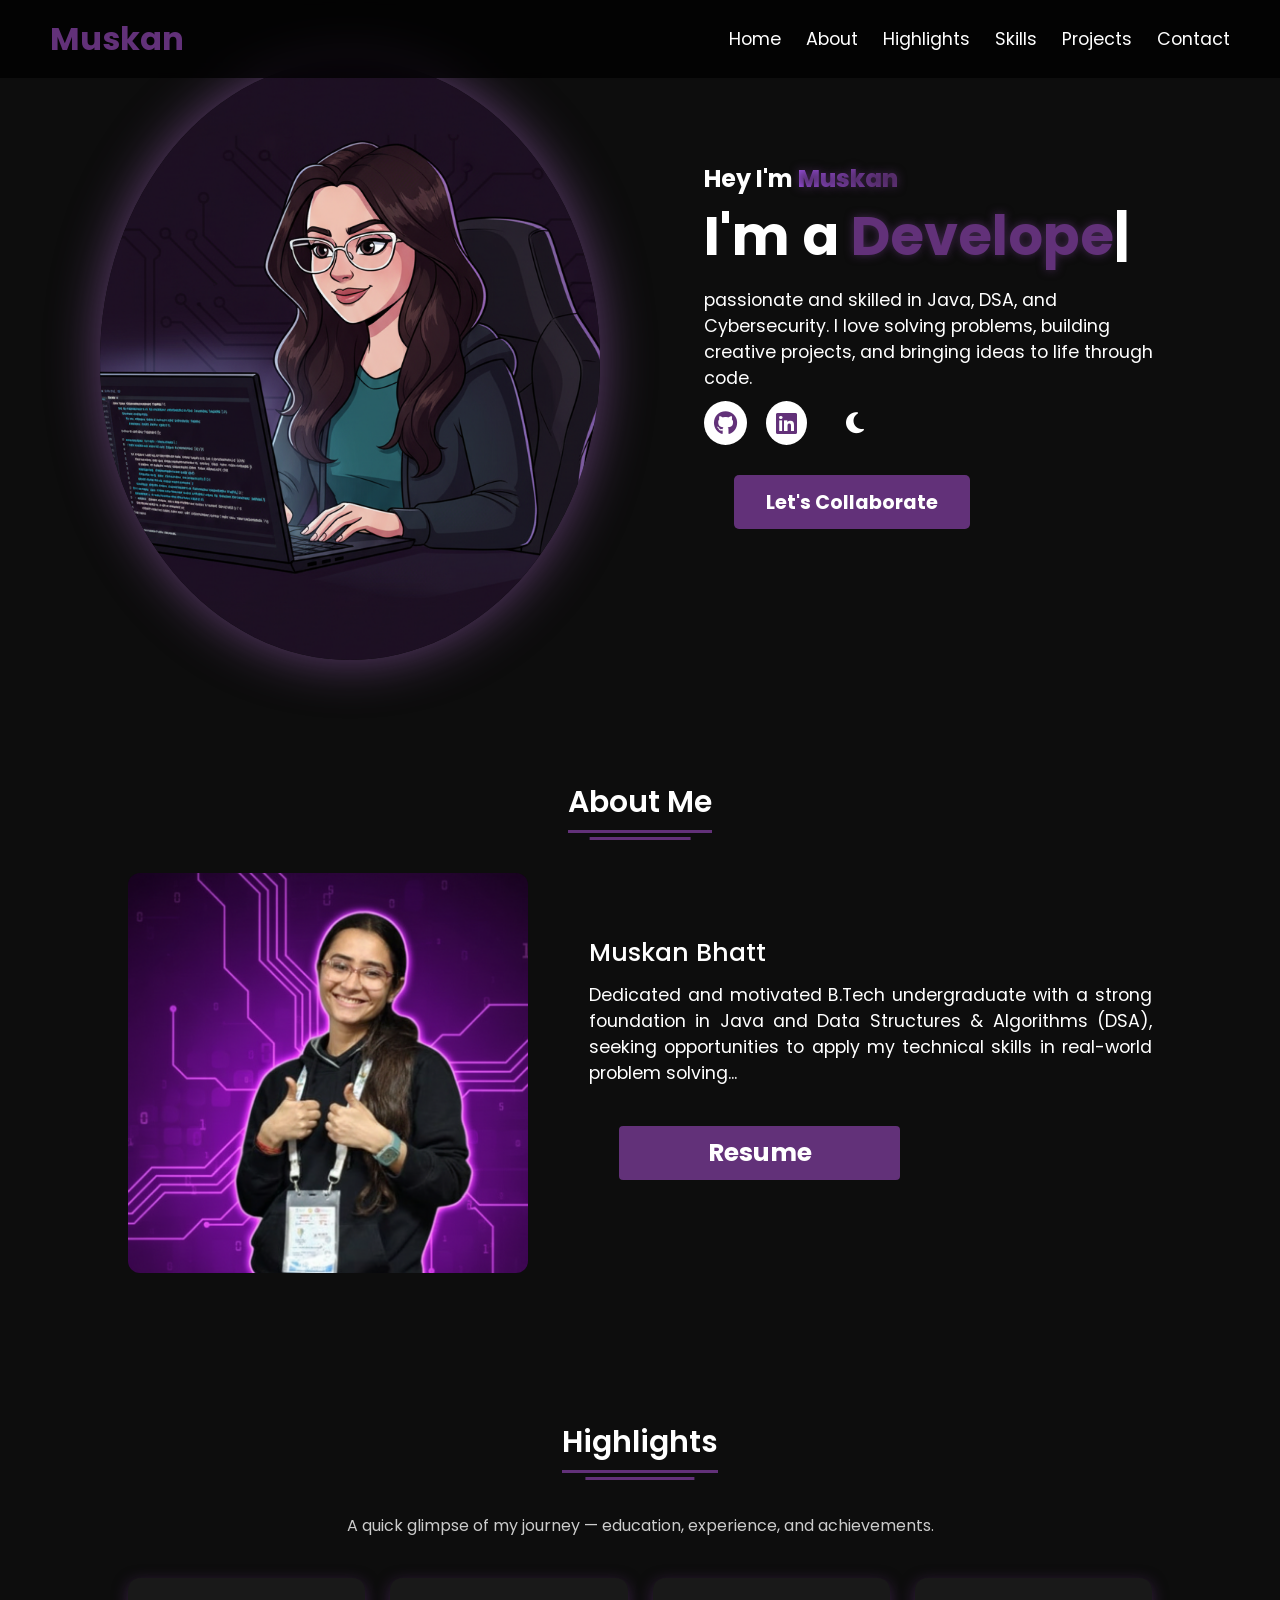
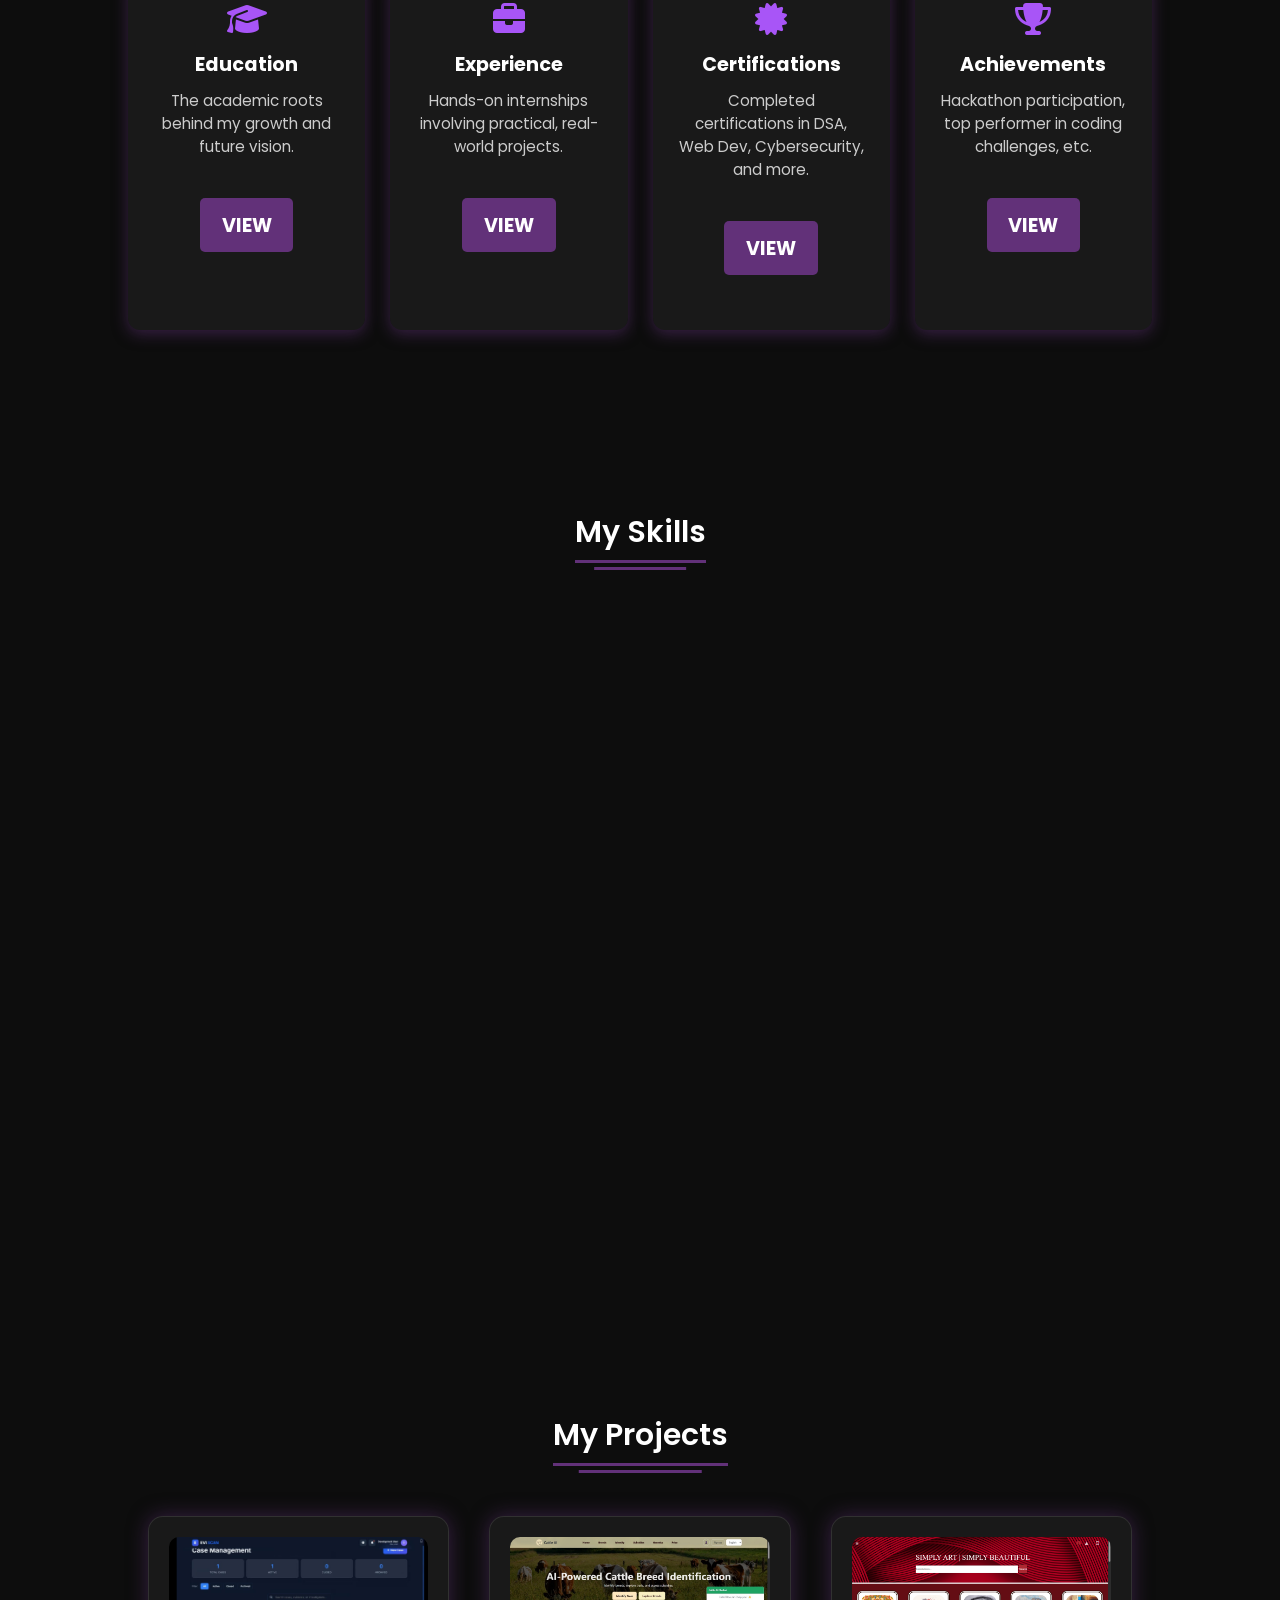
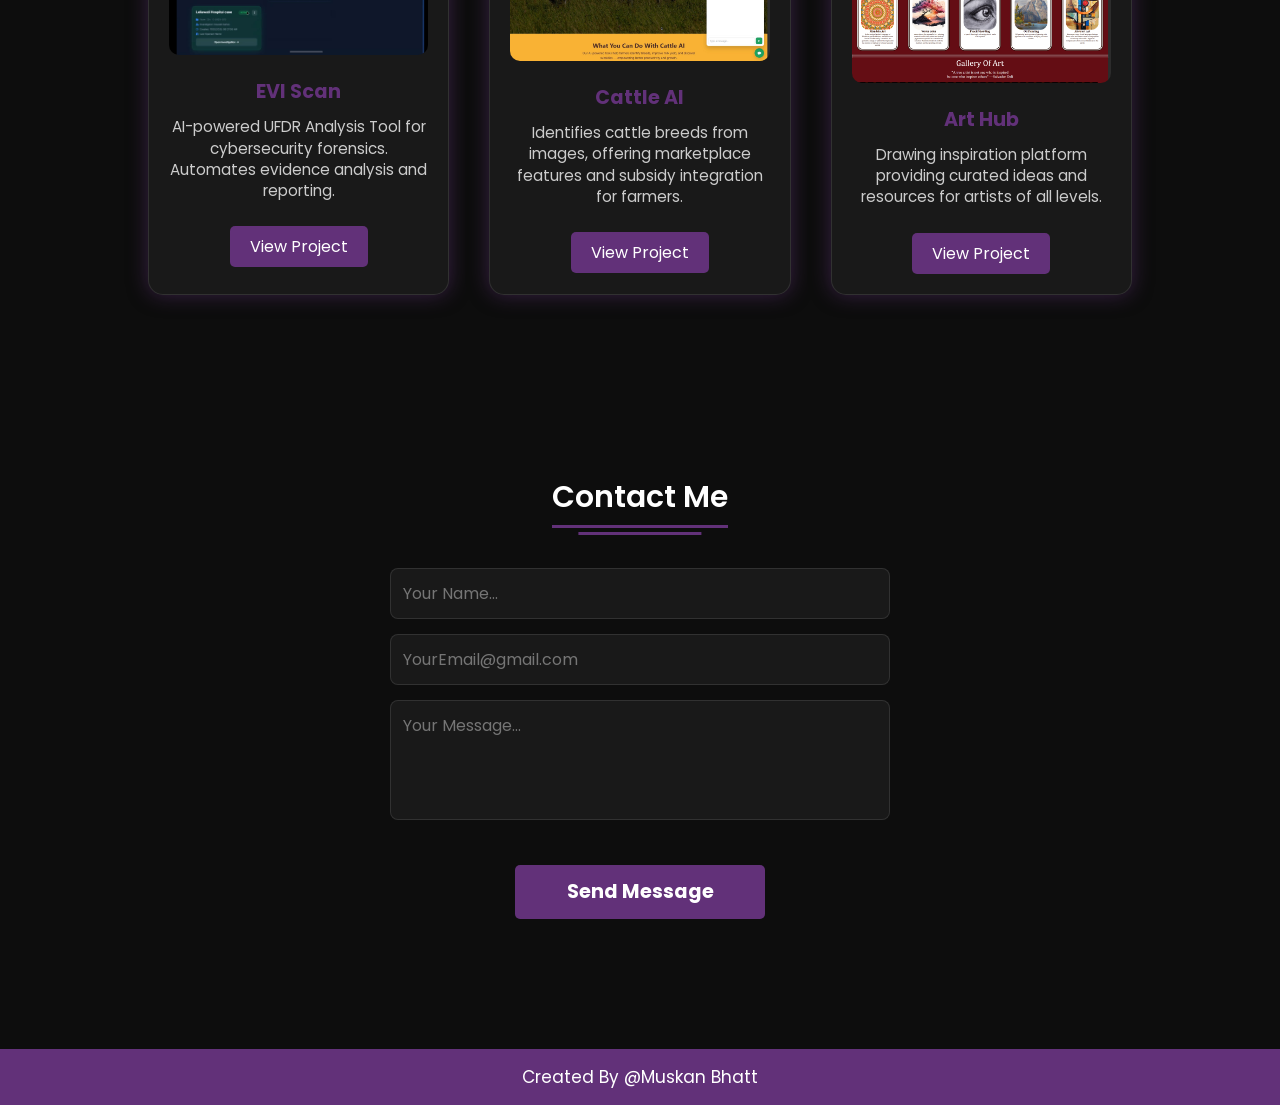
==== index.html @ e8c2b53d "Update portfolio with restoration and fixes" ====
<!DOCTYPE html>
<html lang="en">

<head>
  <meta charset="UTF-8">
  <meta name="viewport" content="width=device-width, initial-scale=1.0">
  <title>Personal Portfolio - Muskan Bhatt</title>
  <link rel="stylesheet" href="https://unpkg.com/aos@next/dist/aos.css" />
  <link rel="stylesheet" href="style.css">
  <link rel="stylesheet" href="https://cdnjs.cloudflare.com/ajax/libs/font-awesome/6.4.0/css/all.min.css">
</head>

<body>
  <!-- Navbar -->
  <nav>
    <div class="navbar">
      <div class="logo" data-aos="zoom-in" data-aos-duration="1500">
        <span>Muskan</span>
      </div>
      <div class="links">
        <div class="link" data-aos="fade-up" data-aos-duration="1500" data-aos-delay="100"><a href="#home">Home</a>
        </div>
        <div class="link" data-aos="fade-up" data-aos-duration="1500" data-aos-delay="200"><a href="#about">About</a>
        </div>
        <div class="link" data-aos="fade-up" data-aos-duration="1500" data-aos-delay="300"><a
            href="#highlights">Highlights</a></div>
        <div class="link" data-aos="fade-up" data-aos-duration="1500" data-aos-delay="400"><a href="#skills">Skills</a>
        </div>
        <div class="link" data-aos="fade-up" data-aos-duration="1500" data-aos-delay="500"><a
            href="#projects">Projects</a></div>
        <div class="link" data-aos="fade-up" data-aos-duration="1500" data-aos-delay="600"><a
            href="#contact">Contact</a></div>
      </div>
      <i class="fa-solid fa-bars hamburg" onclick="hamburg()"></i>
    </div>
    <div class="dropdown">
      <div class="links">
        <a href="#home">Home</a>
        <a href="#about">About</a>
        <a href="#highlights">Highlights</a>
        <a href="#skills">Skills</a>
        <a href="#projects">Projects</a>
        <a href="#contact">Contact</a>
        <i class="fa-solid fa-xmark cancle" onclick="cancle()"></i>
      </div>
    </div>
  </nav>

  <!-- Hero Section -->
  <section id="home">
    <div class="main-container">
      <div class="image" data-aos="zoom-out" data-aos-duration="3000">
        <img src="media/main.png" alt="heroimage">
      </div>
      <div class="content">
        <h1 data-aos="fade-left" data-aos-duration="1500">
          Hey I'm <span>Muskan</span>
        </h1>
        <div class="typewriter" data-aos="fade-right" data-aos-duration="1500" data-aos-delay="900">
          I'm a <span class="typewriter-text"></span><label>|</label>
        </div>
        <p data-aos="flip-down" data-aos-duration="1500" data-aos-delay="900">
          passionate and skilled in Java, DSA, and Cybersecurity. I love solving problems,
          building creative projects, and bringing ideas to life through code.
        </p>
        <div class="social-links" data-aos="fade-up" data-aos-duration="1500" data-aos-delay="1000">
          <a href="https://github.com/Muskan-bhatt249"><i class="fa-brands fa-github"></i></a>
          <a href="https://www.linkedin.com/in/muskan-bhatt-2885622b6/"><i class="fa-brands fa-linkedin"></i></a>
          <i class="fa-solid fa-moon" id="theme-toggle"></i>
        </div>
        <div class="btn" data-aos="zoom-in" data-aos-duration="1500" data-aos-delay="1200">
          <a href="#contact"><button>Let's Collaborate</button></a>
        </div>
      </div>
    </div>
  </section>

  <!-- About Section -->
  <section class="about" id="about">
    <div class="content">
      <div class="title" data-aos="fade-up" data-aos-duration="1500"><span>About Me</span></div>
      <div class="about-details">
        <div class="left" data-aos="fade-right" data-aos-duration="1500">
          <img src="media/myimg.png" alt="Muskan">
        </div>
        <div class="right" data-aos="fade-left" data-aos-duration="1500">
          <div class="topic">Muskan Bhatt</div>
          <p>Dedicated and motivated B.Tech undergraduate with a strong foundation in Java and Data Structures &
            Algorithms (DSA), seeking opportunities to apply my technical skills in real-world problem solving...
          </p>
          <div class="button" data-aos="zoom-in" data-aos-duration="1500" data-aos-delay="300">
            <button><a href="Resume.html" style="color: white;"> Resume </a></button>
          </div>
        </div>
      </div>
    </div>
  </section>

  <!-- Highlights Section -->
  <section class="highlights" id="highlights">
    <div class="content">
      <div class="title" data-aos="fade-up" data-aos-duration="1500">
        <span>Highlights</span>
      </div>
      <p class="subtitle" data-aos="fade-up" data-aos-duration="1500" data-aos-delay="200">
        A quick glimpse of my journey — education, experience, and achievements.
      </p>
      <div class="highlight-grid">
        <div class="highlight-card" data-aos="zoom-in" data-aos-duration="1500" data-aos-delay="200">
          <i class="fa-solid fa-graduation-cap"></i>
          <h3 data-aos="zoom-in" data-aos-duration="1500" data-aos-delay="300">Education</h3>
          <p>The academic roots behind my growth and future vision.</p>
          <button><a href="education.html" style="color: white;"> VIEW </a></button>
        </div>
        <div class="highlight-card" data-aos="zoom-in" data-aos-duration="1500" data-aos-delay="300">
          <i class="fa-solid fa-briefcase"></i>
          <h3 data-aos="zoom-in" data-aos-duration="1500" data-aos-delay="300">Experience</h3>
          <p>Hands-on internships involving practical, real-world projects. </p>
          <button><a href="experience.html" style="color: white;"> VIEW </a></button>
        </div>
        <div class="highlight-card" data-aos="zoom-in" data-aos-duration="1500" data-aos-delay="400">
          <i class="fa-solid fa-certificate"></i>
          <h3 data-aos="zoom-in" data-aos-duration="1500" data-aos-delay="300">Certifications</h3>
          <p>Completed certifications in DSA, Web Dev, Cybersecurity, and more.</p>
          <button><a href="certification.html" style="color: white;"> VIEW </a></button>
        </div>
        <div class="highlight-card" data-aos="zoom-in" data-aos-duration="1500" data-aos-delay="500">
          <i class="fa-solid fa-trophy"></i>
          <h3 data-aos="zoom-in" data-aos-duration="1500" data-aos-delay="300">Achievements</h3>
          <p>Hackathon participation, top performer in coding challenges, etc.</p>
          <button><a href="achievements.html" style="color: white;"> VIEW </a></button>
        </div>
      </div>
    </div>
  </section>


  <!-- Skills Section -->
  <section class="skills" id="skills">
    <div class="content">
      <div class="title" data-aos="fade-up" data-aos-duration="1500"><span>My Skills</span></div>
      <div class="skills-grid">
        <div class="skill-card" data-aos="flip-left" data-aos-delay="100">
          <img src="media/java.png" alt="Java">
          <p>Java</p>
        </div>
        <div class="skill-card" data-aos="flip-left" data-aos-delay="200">
          <img src="media/html.png" alt="HTML">
          <p>HTML</p>
        </div>
        <div class="skill-card" data-aos="flip-left" data-aos-delay="300">
          <img src="media/css.png" alt="CSS">
          <p>CSS</p>
        </div>
        <div class="skill-card" data-aos="flip-left" data-aos-delay="400">
          <img src="media/javascript.png" alt="JavaScript">
          <p>JS</p>
        </div>
        <div class="skill-card" data-aos="flip-left" data-aos-delay="500">
          <img src="media/wordpress.png" alt="WordPress">
          <p>WordPress</p>
        </div>
        <div class="skill-card" data-aos="flip-left" data-aos-delay="600">
          <img src="media/python.png" alt="Python">
          <p>Python</p>
        </div>
        <div class="skill-card" data-aos="flip-left" data-aos-delay="700">
          <img src="media/icons8-sql-100 (1).png" alt="SQL"> <!-- Placeholder -->
          <p>SQL</p>
        </div>
        <div class="skill-card" data-aos="flip-left" data-aos-delay="800">
          <img src="media/icons8-canva-100.png" alt="Canva"> <!-- Placeholder -->
          <p>Canva</p>
        </div>

        <div class="skill-card" data-aos="flip-left" data-aos-delay="1000">
          <img src="media/icons8-github-100.png" alt="GitHub"> <!-- Placeholder -->
          <p>GitHub</p>
        </div>

      </div>
    </div>
  </section>

  <!-- Projects Section -->
  <section class="projects" id="projects">
    <div class="content">
      <div class="title" data-aos="fade-up" data-aos-duration="1500"><span>My Projects</span></div>
      <div class="boxes">
        <div class="box" data-aos="fade-up" data-aos-duration="1500">
          <img src="media/eviscan.jpeg" alt="EVI Scan"> <!-- Placeholder -->
          <div class="topic">EVI Scan</div>
          <p>AI-powered UFDR Analysis Tool for cybersecurity forensics. Automates evidence analysis and reporting.
          </p>
          <a href="#" class="project-btn">View Project</a>
        </div>
        <div class="box" data-aos="fade-up" data-aos-duration="1500" data-aos-delay="200">
          <img src="media/project1-cattleAI.jpg">
          <div class="topic">Cattle AI</div>
          <p>Identifies cattle breeds from images, offering marketplace features and subsidy integration for
            farmers.
          </p>
          <a href="#" class="project-btn">View Project</a>
        </div>
        <div class="box" data-aos="fade-up" data-aos-duration="1500" data-aos-delay="400">
          <img src="media/project2-arthub.png">
          <div class="topic">Art Hub</div>
          <p>Drawing inspiration platform providing curated ideas and resources for artists of all levels.</p>
          <a href="#" class="project-btn">View Project</a>
        </div>
      </div>
    </div>
  </section>

  <!-- Contact Section -->
  <section class="contact" id="contact">
    <div class="content">
      <div class="title" data-aos="fade-up" data-aos-duration="1500"><span>Contact Me</span></div>
      <form class="contact-form" data-aos="fade-up" data-aos-duration="1500" name="contact" method="POST"
        data-netlify="true">
        <input type="text" placeholder="Your Name..." required>
        <input type="email" placeholder="YourEmail@gmail.com" required>
        <textarea placeholder="Your Message..." required></textarea>
        <button type="submit">Send Message</button>
      </form>
    </div>
  </section>

  <!-- Footer -->
  <footer>
    <div class="text"><span>Created By @Muskan Bhatt</span></div>
  </footer>

  <script src="https://unpkg.com/aos@next/dist/aos.js"></script>
  <script>AOS.init({ offset: 0 });</script>
  <script src="script.js"></script>
</body>

</html>
---- style.css ----
@import url("https://fonts.googleapis.com/css2?family=Poppins%3Awght%40100%3B200%3B300%3B400%3B500%3B600&display=swap%27%29%3B");

* {
  margin: 0;
  padding: 0;
  box-sizing: border-box;
  font-family: 'Poppins', sans-serif;
  text-decoration: none;
  scroll-behavior: smooth;
}

:root {
  --bg-color: #0d0d0d;
  --text-color: #fff;
  --text-muted: #ccc;
  --accent-color: #a855f7;
  --accent-dark: #623179;
  --nav-bg: rgba(0, 0, 0, 0.75);
  --card-bg: rgba(255, 255, 255, 0.05);
  --card-border: rgba(255, 255, 255, 0.1);
  --scrollbar-track: #f1f1f1;
  --scrollbar-thumb: #42274f;
  --scrollbar-thumb-hover: #623179;
  --shadow-color: rgba(98, 49, 121, 0.5);
}

.light-mode {
  --bg-color: #f0f0f0;
  --text-color: #333;
  --text-muted: #555;
  --accent-color: #8b5cf6;
  --accent-dark: #7c3aed;
  --nav-bg: rgba(255, 255, 255, 0.85);
  --card-bg: rgba(0, 0, 0, 0.05);
  --card-border: rgba(0, 0, 0, 0.1);
  --scrollbar-track: #e0e0e0;
  --scrollbar-thumb: #8b5cf6;
  --scrollbar-thumb-hover: #7c3aed;
  --shadow-color: rgba(0, 0, 0, 0.2);
}

body.light-mode::before,
body.light-mode::after {
  display: none;
}

/* ===== Moving Stars Background ===== */
body {
  position: relative;
  background: var(--bg-color);
  color: var(--text-color);
  overflow-x: hidden;
  transition: background 0.3s ease, color 0.3s ease;
}

body::before,
body::after {
  content: "";
  position: absolute;
  top: 0;
  left: 0;
  width: 100%;
  height: 100vh;
  background: transparent url("https://www.transparenttextures.com/patterns/stardust.png") repeat;
  opacity: 0.6;
  animation: moveStars 100s linear infinite;
  z-index: -1;
  position: fixed;
  pointer-events: none;
}

body::after {
  animation-duration: 160s;
  opacity: 0.4;
}

@keyframes moveStars {
  from {
    transform: translateY(0);
  }

  to {
    transform: translateY(-1000px);
  }
}

::-webkit-scrollbar {
  width: 10px;
}

::-webkit-scrollbar-track {
  background: var(--scrollbar-track);
}

::-webkit-scrollbar-thumb {
  background: var(--scrollbar-thumb);
  border-radius: 12px;
  transition: all 0.3s ease;
}

::-webkit-scrollbar-thumb:hover {
  background: var(--scrollbar-thumb-hover);
}

/* Scroll Progress Bar */
#progress-container {
  position: fixed;
  top: 0;
  left: 0;
  width: 100%;
  height: 4px;
  z-index: 1001;
  background: transparent;
}

#progress-bar {
  height: 100%;
  background: var(--accent-color);
  width: 0%;
  transition: width 0.1s;
}

/* Back to Top Button */
#back-to-top {
  position: fixed;
  bottom: 30px;
  right: 30px;
  background: var(--accent-dark);
  color: white;
  width: 50px;
  height: 50px;
  border-radius: 50%;
  display: flex;
  justify-content: center;
  align-items: center;
  font-size: 1.5rem;
  cursor: pointer;
  opacity: 0;
  visibility: hidden;
  transition: 0.3s;
  z-index: 999;
  border: none;
  box-shadow: 0 4px 10px var(--shadow-color);
}

#back-to-top.show {
  opacity: 1;
  visibility: visible;
}

#back-to-top:hover {
  transform: translateY(-5px);
  background: var(--accent-color);
}

/* Theme Toggle */
#theme-toggle {
  cursor: pointer;
  font-size: 1.5rem;
  color: var(--text-color);
  margin-left: 20px;
  transition: transform 0.3s ease;
}

#theme-toggle:hover {
  transform: rotate(15deg);
  color: var(--accent-color);
}

/*nav bar*/
nav {
  width: 100%;
  padding: 15px 50px;
  display: flex;
  justify-content: space-between;
  align-items: center;
  background: var(--nav-bg);
  position: fixed;
  top: 0;
  left: 0;
  z-index: 1000;
  backdrop-filter: blur(10px);
}

.navbar {
  width: 100%;
  display: flex;
  justify-content: space-between;
  align-items: center;
}

.logo {
  color: var(--text-color);
  font-size: 2rem;
  font-weight: bold;
}

.logo span {
  color: var(--accent-dark);
  font-size: 2rem;
  font-weight: 700;
}

.hamburg,
.cancle i {
  cursor: pointer;
  position: absolute;
  right: 15px;
  top: 10px;
  color: var(--text-color);
  opacity: 0;
  pointer-events: none;
  font-size: clamp(2.5rem, 0.5rem+5vw, 3rem);
}

.links {
  display: flex;
  gap: 25px;
  align-items: center;
}

.links a {
  color: var(--text-color);
  text-decoration: none;
  font-size: 1.1rem;
  transition: 0.3s;
}

.links a:hover {
  color: var(--accent-dark);
}

.navbar .links .link a::before {
  position: absolute;
  content: "";
  bottom: -3px;
  left: 0;
  width: 0%;
  height: 3px;
  background-color: var(--scrollbar-thumb);
  transition: 0.2s linear;
}

.navbar .links a:hover::before {
  width: 100%;
}

.dropdown {
  z-index: 100;
  position: absolute;
  top: 0;
  transform: translateY(-500px);
  width: 100%;
  height: auto;
  backdrop-filter: blur(4px) brightness(40%);
  box-shadow: 0 0 20px black;
  transition: 0.2s linear;
  background: var(--nav-bg);
}

.dropdown.links a {
  display: flex;
  color: var(--text-color);
  text-decoration: none;
  justify-content: center;
  padding: 15px 0;
  align-items: center;
  transition: 0.2s linear;
}

.dropdown.links a:hover {
  background-color: var(--accent-dark);
}

section {
  width: 100%;
  padding: 60px 0;
  min-height: auto;
}

.main-container {
  display: flex;
  justify-content: space-between;
  padding-left: 100px;
  align-items: center;
}

.main-container .image {
  width: 500px;
  height: 600px;
  border-radius: 50%;
  overflow: hidden;
  box-shadow: 0 0 50px #623f73;
}

.main-container .image img {
  width: 100%;
  height: 100%;
  object-fit: cover;
}

.main-container .image:hover {
  animation: animate 1.5s ease-in-out infinite;
}

@keyframes animate {
  0% {
    scale: 1;
  }

  50% {
    scale: 1.05;
  }

  100% {
    scale: 1;
  }
}

.main-container .content {
  color: var(--text-color);
  width: 40%;
}

.content h1 {
  font-size: clamp(2rem, 1rem+ 5vw, 1.8rem);
}

.content h1 span {
  color: var(--accent-dark);
  text-shadow: 0 0 10px #42274f;
}

.content .typewriter {
  font-size: clamp(2.5rem, 1rem + 3vw, 3.5rem);
  font-weight: 700;
}

.content .typewriter-text {
  color: var(--accent-dark);
  text-shadow: 0 0 10px #42274f;
}

.content p {
  font-size: clamp(0.8rem, 0.3rem + 1.5vw, 1.1rem);
  margin: 10px 0;
}

.social-links a i {
  font-size: 1.5rem;
  margin-right: 15px;
  color: var(--accent-dark);
  background: var(--text-color);
  border-radius: 50%;
  padding: 10px;
  transition: 0.3s;
}

.social-links a i:hover {
  background: var(--accent-dark);
  color: var(--text-color);
}

.content button {
  width: 50%;
  height: 6vh;
  margin: 30px;
  background-color: var(--accent-dark);
  color: white;
  border: none;
  font-size: 120%;
  font-weight: 700;
  border-radius: 5px;
  transition: 0.2 linear;
}

.content button:hover {
  scale: 1.1;
  color: var(--accent-dark);
  border: 2px solid var(--accent-dark);
  background-color: transparent;
  font-weight: 700;
  box-shadow: 0 0 40px var(--accent-dark);
}

/* About Section */
section .content {
  width: 80%;
  margin: 0px auto;
  font-family: 'Poppins', sans-serif;
}

.about .about-details {
  display: flex;
  justify-content: space-between;
  align-items: center;
}

section .title {
  display: flex;
  justify-content: center;
  margin-bottom: 40px;
}

section .title span {
  color: var(--text-color);
  font-size: 30px;
  font-weight: 600;
  position: relative;
  padding-bottom: 8px;
}

section .title span::before,
section .title span::after {
  content: "";
  position: absolute;
  height: 3px;
  width: 100%;
  background: var(--accent-dark);
  left: 0;
  bottom: 0;
}

section .title span::after {
  bottom: -7px;
  width: 70%;
  left: 50%;
  transform: translateX(-50%);
}

.about .about-details .left {
  width: 45%;
}

.about .left img {
  height: 400px;
  width: 400px;
  object-fit: cover;
  border-radius: 12px;
  object-position: center top;
}

.about-details .right {
  width: 55%;
}

section .topic {
  color: var(--text-color);
  font-size: 25px;
  font-weight: 500;
  margin-bottom: 10px;
}

.about-details .right p {
  text-align: justify;
  color: var(--text-color);
}

section .button {
  margin: 10px 0;
}

section .button button {
  outline: none;
  padding: 1px 10px;
  border-radius: 4px;
  font-size: 25px;
  font-weight: 00;
  background: var(--accent-dark);
  color: white;
  border: 2px solid transparent;
  cursor: pointer;
  transition: all 0.4s ease;
}

section.button button:hover {
  border-color: var(--accent-dark);
  background-color: var(--text-color);
  color: var(--accent-dark);
}

/* Highlights Section */
.highlights {
  padding: 80px 0;
  text-align: center;
  background: transparent;
}

.highlights .subtitle {
  margin: 15px auto 40px;
  max-width: 600px;
  color: var(--text-muted);
  font-size: 1rem;
}

.highlight-grid {
  display: grid;
  grid-template-columns: repeat(auto-fit, minmax(220px, 1fr));
  gap: 25px;
}

.highlight-card {
  background: var(--card-bg);
  border-radius: 12px;
  padding: 25px;
  box-shadow: 0 4px 15px var(--shadow-color);
  transition: transform 0.3s ease, box-shadow 0.3s ease;
}

.highlight-card i {
  font-size: 2rem;
  color: var(--accent-color);
  margin-bottom: 15px;
}

.highlight-card h3 {
  margin-bottom: 10px;
  font-size: 1.2rem;
  color: var(--text-color);
}

.highlight-card p {
  font-size: 0.95rem;
  color: var(--text-muted);
}

.highlight-card:hover {
  transform: translateY(-8px);
  box-shadow: 0 8px 20px var(--shadow-color);
}

/* Skills Section */
.skills {
  width: 100%;
  padding: 100px 50px;
  background-color: var(--bg-color);
  text-align: center;
}

.skills-grid {
  display: flex;
  flex-wrap: wrap;
  gap: 30px;
  justify-content: center;
  margin-top: 40px;
}

.skill-card {
  background: var(--card-bg);
  padding: 20px;
  border-radius: 12px;
  text-align: center;
  width: 280px;
  transition: 0.3s;
  display: flex;
  flex-direction: column;
  align-items: center;
  justify-content: center;
}

.skill-card:hover {
  transform: translateY(-10px);
  box-shadow: 0 0 20px var(--shadow-color);
}

.skill-card img {
  width: 80px;
  height: 80px;
  margin-bottom: 15px;
}

.skill-card p {
  font-weight: 400;
  font-size: 1.5rem;
  color: var(--text-color);
}

.skills h2 {
  font-size: 2.5rem;
  color: var(--text-color);
  margin-bottom: 50px;
}

/* Projects Section */
.projects {
  width: 100%;
  padding: 80px 0;
  background: transparent;
  text-align: center;
}

.projects .title {
  font-size: 2.5rem;
  color: var(--text-color);
  margin-bottom: 50px;
}

.projects .boxes {
  display: grid;
  grid-template-columns: repeat(auto-fit, minmax(280px, 1fr));
  gap: 40px;
  padding: 0 20px;
  justify-content: center;
}

.projects .box {
  background: var(--card-bg);
  border-radius: 15px;
  padding: 20px;
  text-align: center;
  box-shadow: 0 0 20px var(--shadow-color);
  transition: transform 0.3s ease, box-shadow 0.3s ease;
  border: 1px solid var(--card-border);
}

.projects .box:hover {
  transform: translateY(-8px);
  box-shadow: 0 0 30px var(--shadow-color);
}

.projects .box img {
  width: 100%;
  max-height: 160px;
  object-fit: cover;
  border-radius: 10px;
  margin-bottom: 15px;
}

.projects .box .topic {
  font-size: 1.2rem;
  font-weight: bold;
  color: var(--accent-dark);
  margin-bottom: 8px;
}

.projects .box p {
  color: var(--text-muted);
  font-size: 0.95rem;
  line-height: 1.4;
}

.project-btn {
  display: inline-block;
  margin-top: 15px;
  padding: 8px 20px;
  background: var(--accent-dark);
  color: white;
  border-radius: 5px;
  transition: 0.3s;
}

.project-btn:hover {
  background: var(--accent-color);
  color: white;
}

/* Achievements Grid */
.achievements-grid {
  display: grid;
  grid-template-columns: repeat(auto-fit, minmax(300px, 1fr));
  gap: 30px;
  padding: 20px;
}

.achievement-card {
  background: var(--card-bg);
  border-radius: 15px;
  overflow: hidden;
  transition: transform 0.3s ease, box-shadow 0.3s ease;
  display: flex;
  flex-direction: column;
  text-align: center;
  padding: 0;
  border: 1px solid var(--card-border);
}

.achievement-card:hover {
  transform: translateY(-10px);
  box-shadow: 0 10px 30px var(--shadow-color);
  background: var(--card-bg);
}

.achievement-img {
  width: 100%;
  height: 200px;
  overflow: hidden;
}

.achievement-img img {
  width: 100%;
  height: 100%;
  object-fit: cover;
  transition: transform 0.3s ease;
}

.achievement-card:hover .achievement-img img {
  transform: scale(1.1);
}

.achievement-info {
  padding: 20px;
}

.achievement-info h3 {
  color: var(--text-color);
  margin-bottom: 5px;
  font-size: 1.2rem;
}

.achievement-info p {
  color: var(--text-muted);
  font-size: 0.9rem;
  line-height: 1.4;
  margin: 0;
}

/* Contact Me */
.contact {
  padding: 100px 50px;
  background: var(--bg-color);
  color: var(--text-color);
  text-align: center;
}

.contact-form {
  max-width: 500px;
  margin: auto;
  display: flex;
  flex-direction: column;
  gap: 15px;
}

.contact-form input,
.contact-form textarea {
  padding: 12px;
  border: none;
  border-radius: 8px;
  outline: none;
  font-size: 1rem;
  background: var(--card-bg);
  color: var(--text-color);
  border: 1px solid var(--card-border);
}

.contact-form textarea {
  min-height: 120px;
  resize: none;
}

.contact-form button {
  align-self: center;
  width: 50%;
}

footer {
  background: var(--accent-dark);
  padding: 15px 0;
  text-align: center;
  font-family: 'Poppins', sans-serif;
}

footer .text span {
  font-size: 17px;
  font-weight: 400;
  color: #fff;
}

/* Scroll Down Animation */
.scroll-down {
  position: absolute;
  bottom: 30px;
  left: 50%;
  transform: translateX(-50%);
  display: flex;
  flex-direction: column;
  align-items: center;
  color: var(--text-color);
  font-size: 0.9rem;
  opacity: 0.8;
  animation: bounce 2s infinite;
}

.scroll-down i {
  margin-top: 10px;
  font-size: 1.2rem;
}

@keyframes bounce {

  0%,
  20%,
  50%,
  80%,
  100% {
    transform: translateX(-50%) translateY(0);
  }

  40% {
    transform: translateX(-50%) translateY(-10px);
  }

  60% {
    transform: translateX(-50%) translateY(-5px);
  }
}

/* ===== Experience Section ===== */
.experience-grid {
  display: grid;
  grid-template-columns: repeat(auto-fit, minmax(300px, 1fr));
  gap: 25px;
  padding: 20px;
}

.exp-card {
  background: var(--card-bg);
  border: 1px solid var(--card-border);
  border-radius: 12px;
  padding: 25px;
  position: relative;
  transition: transform 0.3s ease, box-shadow 0.3s ease;
  display: flex;
  flex-direction: column;
}

.exp-card:hover {
  transform: translateY(-5px);
  box-shadow: 0 5px 20px var(--shadow-color);
}

.exp-icon {
  font-size: 2rem;
  color: var(--accent-color);
  margin-bottom: 15px;
}

.exp-card h3 {
  color: var(--text-color);
  margin-bottom: 5px;
}

.exp-card .date {
  color: var(--accent-dark);
  font-size: 0.9rem;
  margin-bottom: 10px;
  font-weight: 500;
}

.exp-card p {
  color: var(--text-muted);
  font-size: 0.95rem;
  margin-bottom: 15px;
  line-height: 1.5;
}

.exp-card .tags {
  margin-top: auto;
  display: flex;
  gap: 10px;
  flex-wrap: wrap;
}

.exp-card .tags span {
  background: rgba(168, 85, 247, 0.1);
  color: var(--accent-color);
  padding: 4px 10px;
  border-radius: 20px;
  font-size: 0.8rem;
  border: 1px solid rgba(168, 85, 247, 0.2);
}

/* ===== Education Timeline ===== */
.timeline {
  position: relative;
  max-width: 800px;
  margin: 0 auto;
  padding: 40px 0;
}

.timeline::after {
  content: '';
  position: absolute;
  width: 4px;
  background-color: var(--accent-color);
  top: 0;
  bottom: 0;
  left: 50%;
  margin-left: -2px;
  border-radius: 2px;
}

.timeline-item {
  padding: 10px 40px;
  position: relative;
  background-color: inherit;
  width: 50%;
}

.timeline-item:nth-child(odd) {
  left: 0;
}

.timeline-item:nth-child(even) {
  left: 50%;
}

.timeline-icon {
  position: absolute;
  width: 40px;
  height: 40px;
  right: -20px;
  background-color: var(--bg-color);
  border: 4px solid var(--accent-color);
  top: 15px;
  border-radius: 50%;
  z-index: 1;
  display: flex;
  align-items: center;
  justify-content: center;
  color: var(--accent-color);
}

.timeline-item:nth-child(even) .timeline-icon {
  left: -20px;
}

.timeline-content {
  padding: 20px 30px;
  background: var(--card-bg);
  position: relative;
  border-radius: 12px;
  border: 1px solid var(--card-border);
  box-shadow: 0 4px 15px var(--shadow-color);
  transition: 0.3s;
}

.timeline-content:hover {
  transform: scale(1.02);
}

.timeline-content h3 {
  color: var(--text-color);
  margin-bottom: 5px;
}

.timeline-content p {
  color: var(--text-muted);
}

@media screen and (max-width: 600px) {
  .timeline::after {
    left: 31px;
  }

  .timeline-item {
    width: 100%;
    padding-left: 70px;
    padding-right: 25px;
  }

  .timeline-item:nth-child(even) {
    left: 0%;
  }

  .timeline-icon {
    left: 10px !important;
  }
}

/* ===== Certifications Section ===== */
.cert-grid {
  display: grid;
  grid-template-columns: repeat(auto-fit, minmax(280px, 1fr));
  gap: 30px;
  padding: 20px;
}

.cert-card {
  background: var(--card-bg);
  border-radius: 15px;
  overflow: hidden;
  border: 1px solid var(--card-border);
  transition: transform 0.3s ease, box-shadow 0.3s ease;
  text-align: center;
}

.cert-card:hover {
  transform: translateY(-8px);
  box-shadow: 0 8px 25px var(--shadow-color);
}

.cert-card img {
  width: 100%;
  height: 200px;
  object-fit: cover;
  border-bottom: 1px solid var(--card-border);
}

.cert-card h3 {
  padding: 15px 10px 5px;
  color: var(--text-color);
  font-size: 1.1rem;
}

.cert-card p {
  padding: 0 10px 15px;
  color: var(--text-muted);
  font-size: 0.9rem;
}


/* Typography Enhancements */
.content h1 span {
  background: linear-gradient(to right, var(--accent-color), var(--accent-dark));
  -webkit-background-clip: text;
  -webkit-text-fill-color: transparent;
  font-weight: 800;
}

/* Media Queries */
@media(max-width:1000px) {
  .about .about-details {
    justify-content: center;
    flex-direction: column;
  }

  .about .about-details .left {
    display: flex;
    justify-content: center;
    width: 100%;
  }

  .about-details .right {
    width: 90%;
    margin: 40px 0;
  }

  .projects .boxes .box {
    margin: 20px 0;
    width: calc(100%/2 -20px);
  }
}

@media(max-width:900px) {
  .about .left img {
    height: 350px;
    width: 350px;
  }
}

@media(max-width:968px) {
  nav .logo {
    position: absolute;
    top: 16px;
    left: 15px;
    flex-direction: column;
  }

  section .main-container {
    padding-left: 0px;
    display: flex;
    flex-direction: column;
  }

  .nav-container .links {
    display: none;
  }

  .hamburg,
  .cancle {
    opacity: 1;
    pointer-events: visible;
  }

  .main-container .content {
    margin-top: 20px;
    width: 80%;
  }

  .social-links i {
    width: 2.5rem;
    height: 2.5rem;
    font-size: 1.5rem;
  }

  .main-container .image {
    width: 50%;
    height: 60%;
    margin-bottom: 0px;
    text-align: center;
  }
}

@media(max-width:500px) {
  .main-container .image {
    width: 80%;
    height: auto;
    margin-bottom: 20px;
  }

  .content h1 {
    font-size: 2rem;
  }

  .content .typewriter {
    font-size: 2rem;
  }
}
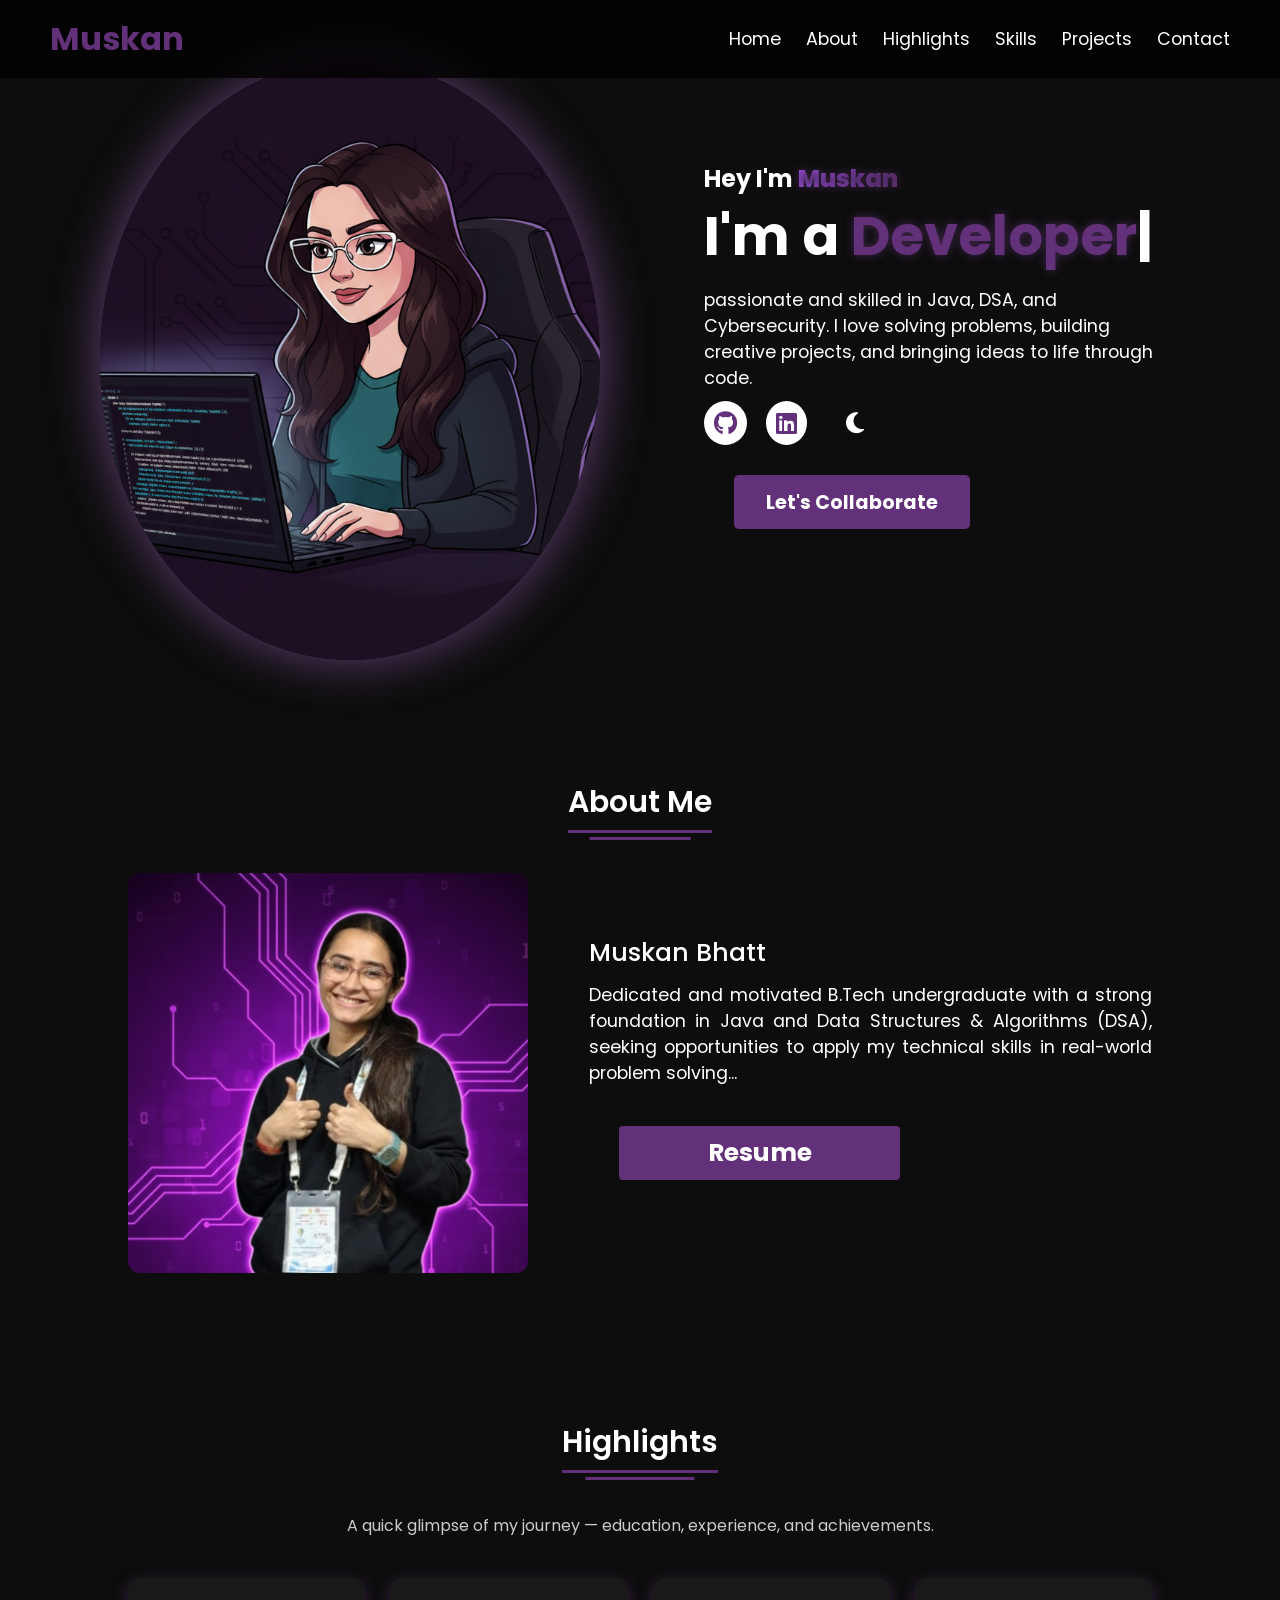
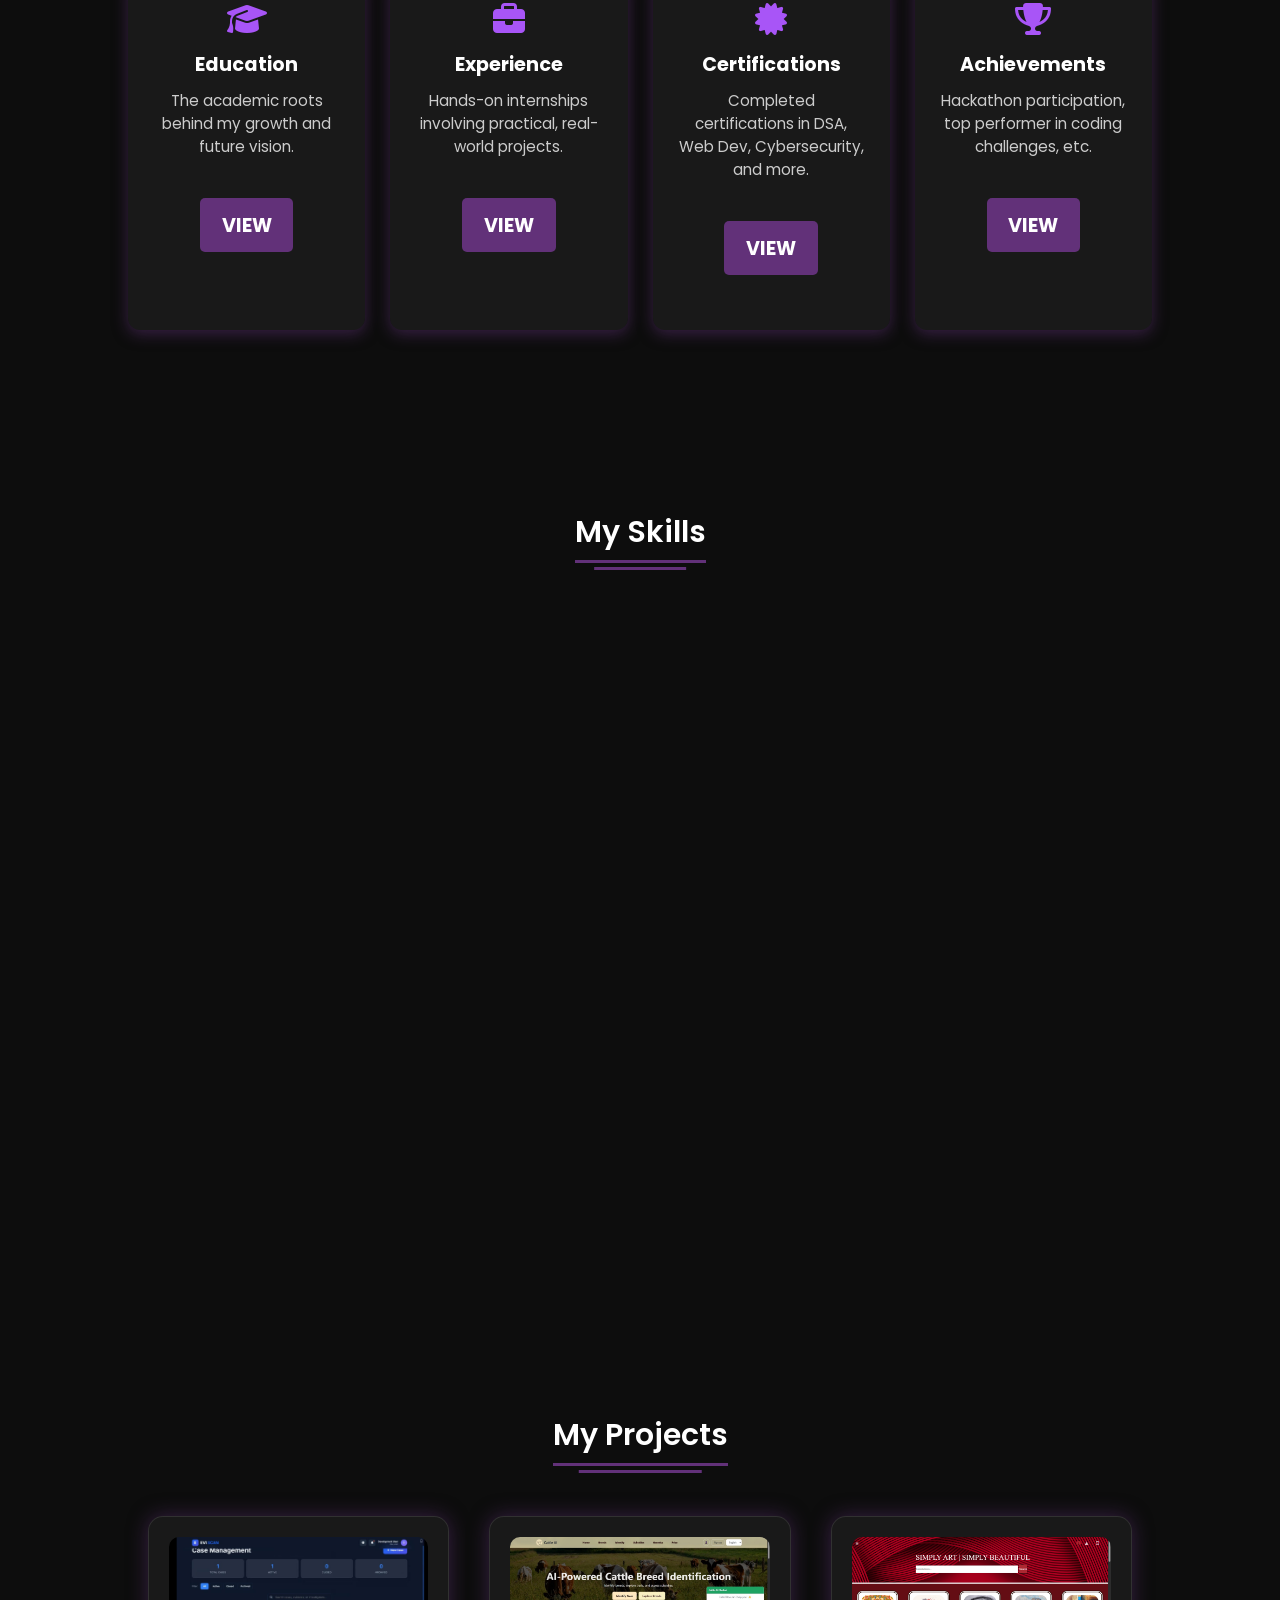
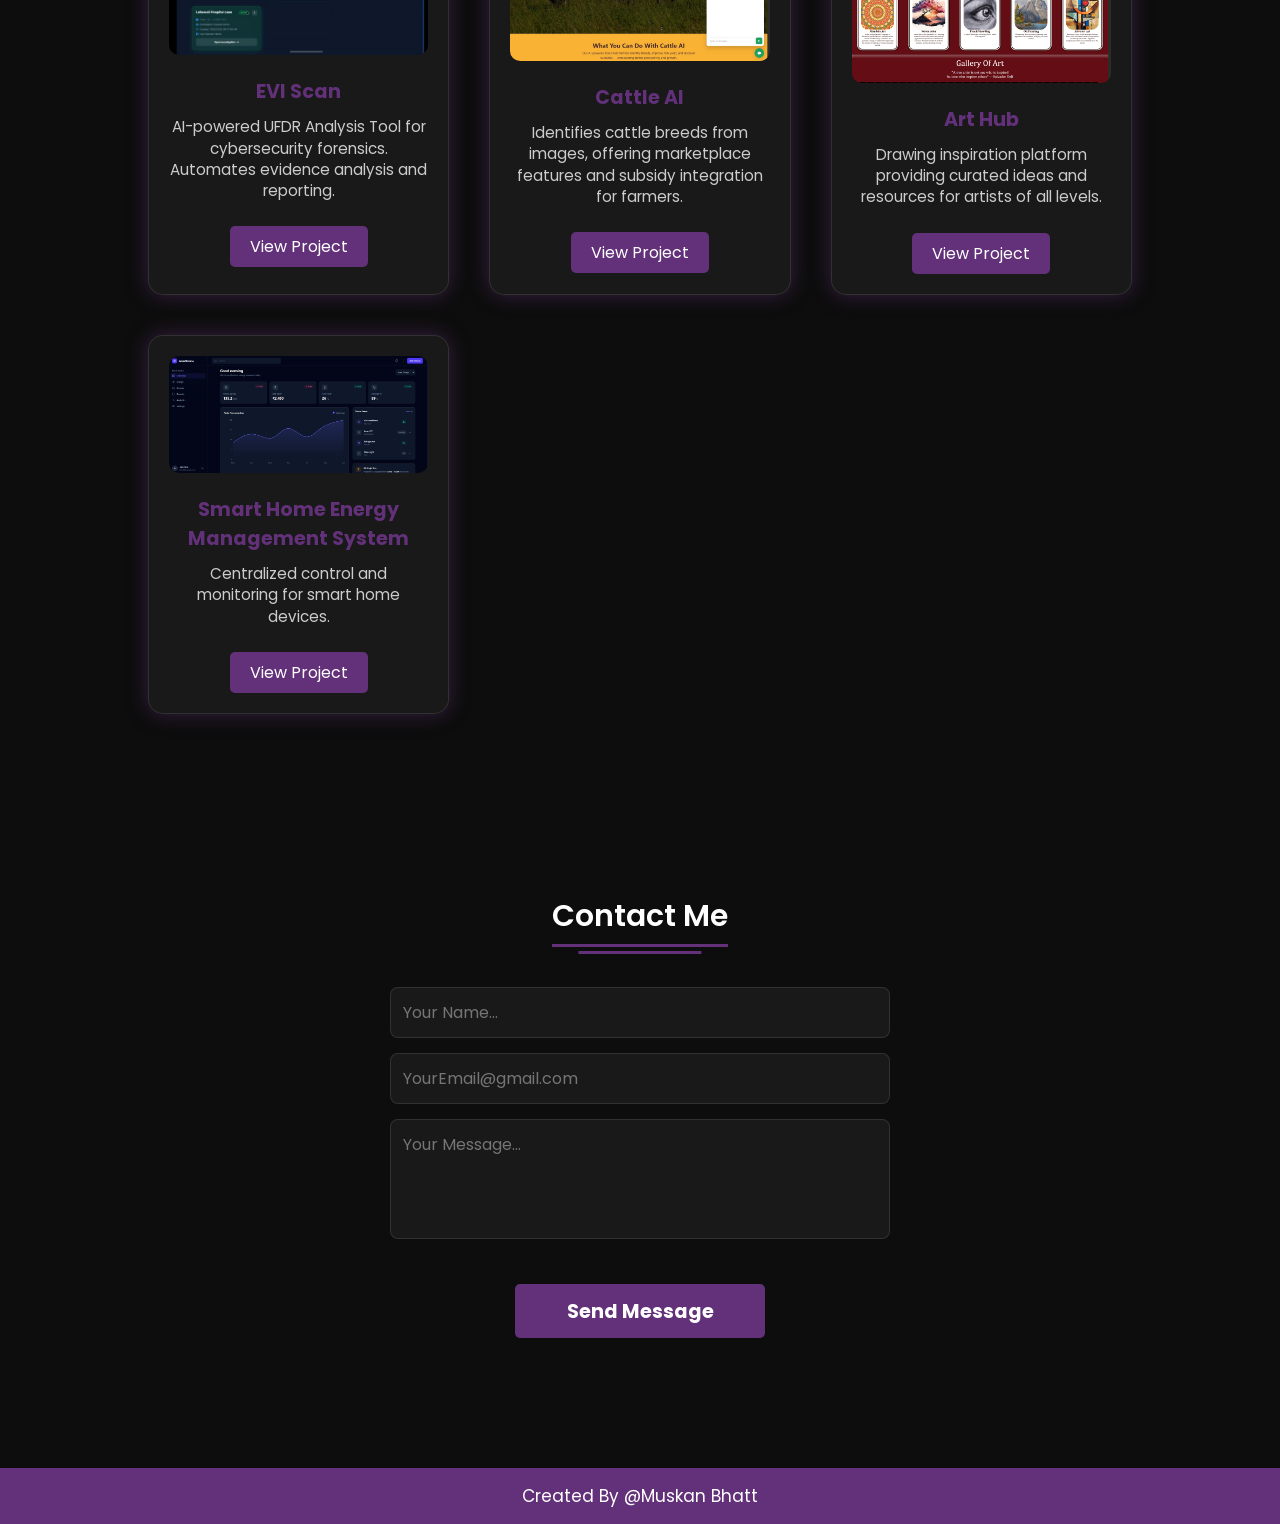
==== commit 50908e30: "New Project Added" ====
--- a/index.html
+++ b/index.html
@@ -192,7 +192,7 @@
           <div class="topic">EVI Scan</div>
           <p>AI-powered UFDR Analysis Tool for cybersecurity forensics. Automates evidence analysis and reporting.
           </p>
-          <a href="#" class="project-btn">View Project</a>
+          <a href="https://github.com/Muskan-bhatt249/EVI-SCAN" class="project-btn">View Project</a>
         </div>
         <div class="box" data-aos="fade-up" data-aos-duration="1500" data-aos-delay="200">
           <img src="media/project1-cattleAI.jpg">
@@ -200,13 +200,20 @@
           <p>Identifies cattle breeds from images, offering marketplace features and subsidy integration for
             farmers.
           </p>
-          <a href="#" class="project-btn">View Project</a>
+          <a href="https://github.com/Muskan-bhatt249/Cattle-breed-identifier" class="project-btn">View Project</a>
         </div>
         <div class="box" data-aos="fade-up" data-aos-duration="1500" data-aos-delay="400">
           <img src="media/project2-arthub.png">
           <div class="topic">Art Hub</div>
           <p>Drawing inspiration platform providing curated ideas and resources for artists of all levels.</p>
-          <a href="#" class="project-btn">View Project</a>
+          <a href="https://github.com/Muskan-bhatt249/Art-Hub" class="project-btn">View Project</a>
+        </div>
+        <div class="box" data-aos="fade-up" data-aos-duration="1500">
+          <img src="media/Media -4.png" alt="EVI Scan">
+          <div class="topic">Smart Home Energy Management System</div>
+          <p>Centralized control and monitoring for smart home devices.
+          </p>
+          <a href="https://github.com/Muskan-bhatt249/Smart-Home-Energy-Management-System" class="project-btn">View Project</a>
         </div>
       </div>
     </div>
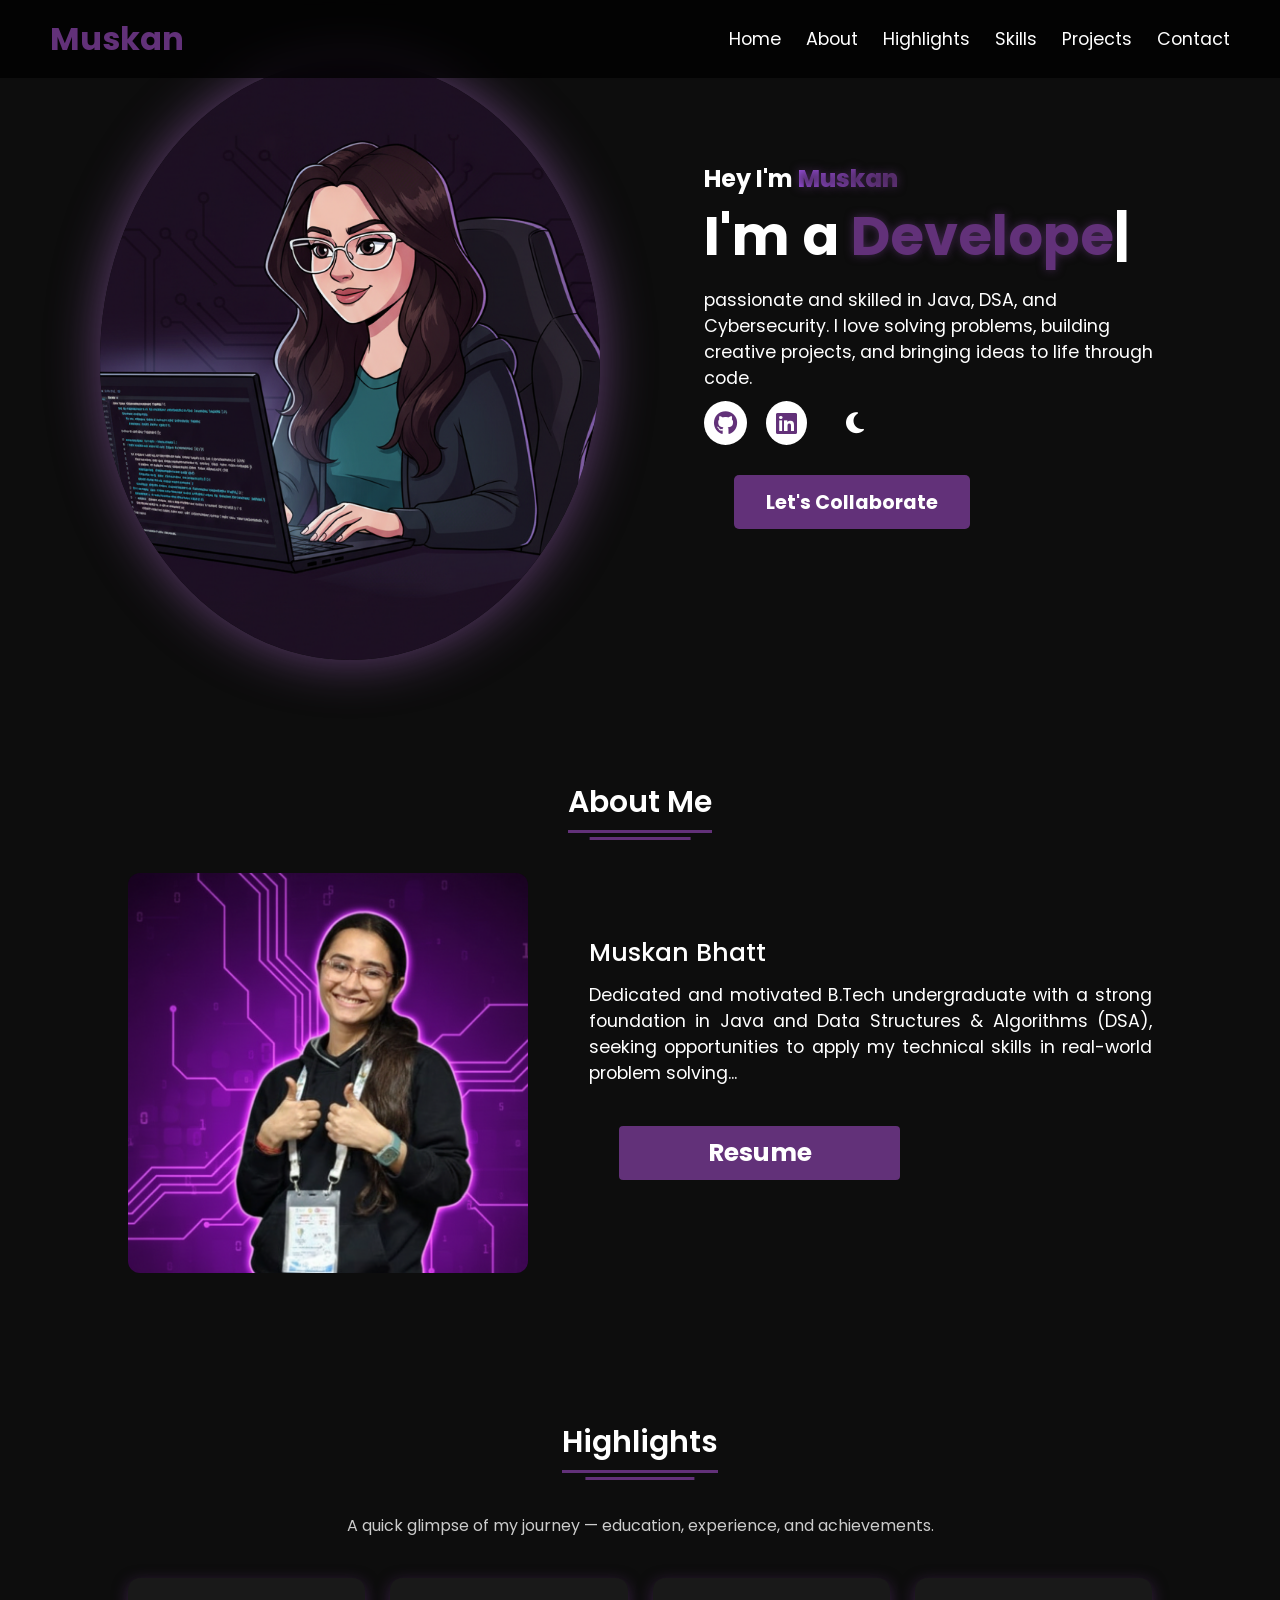
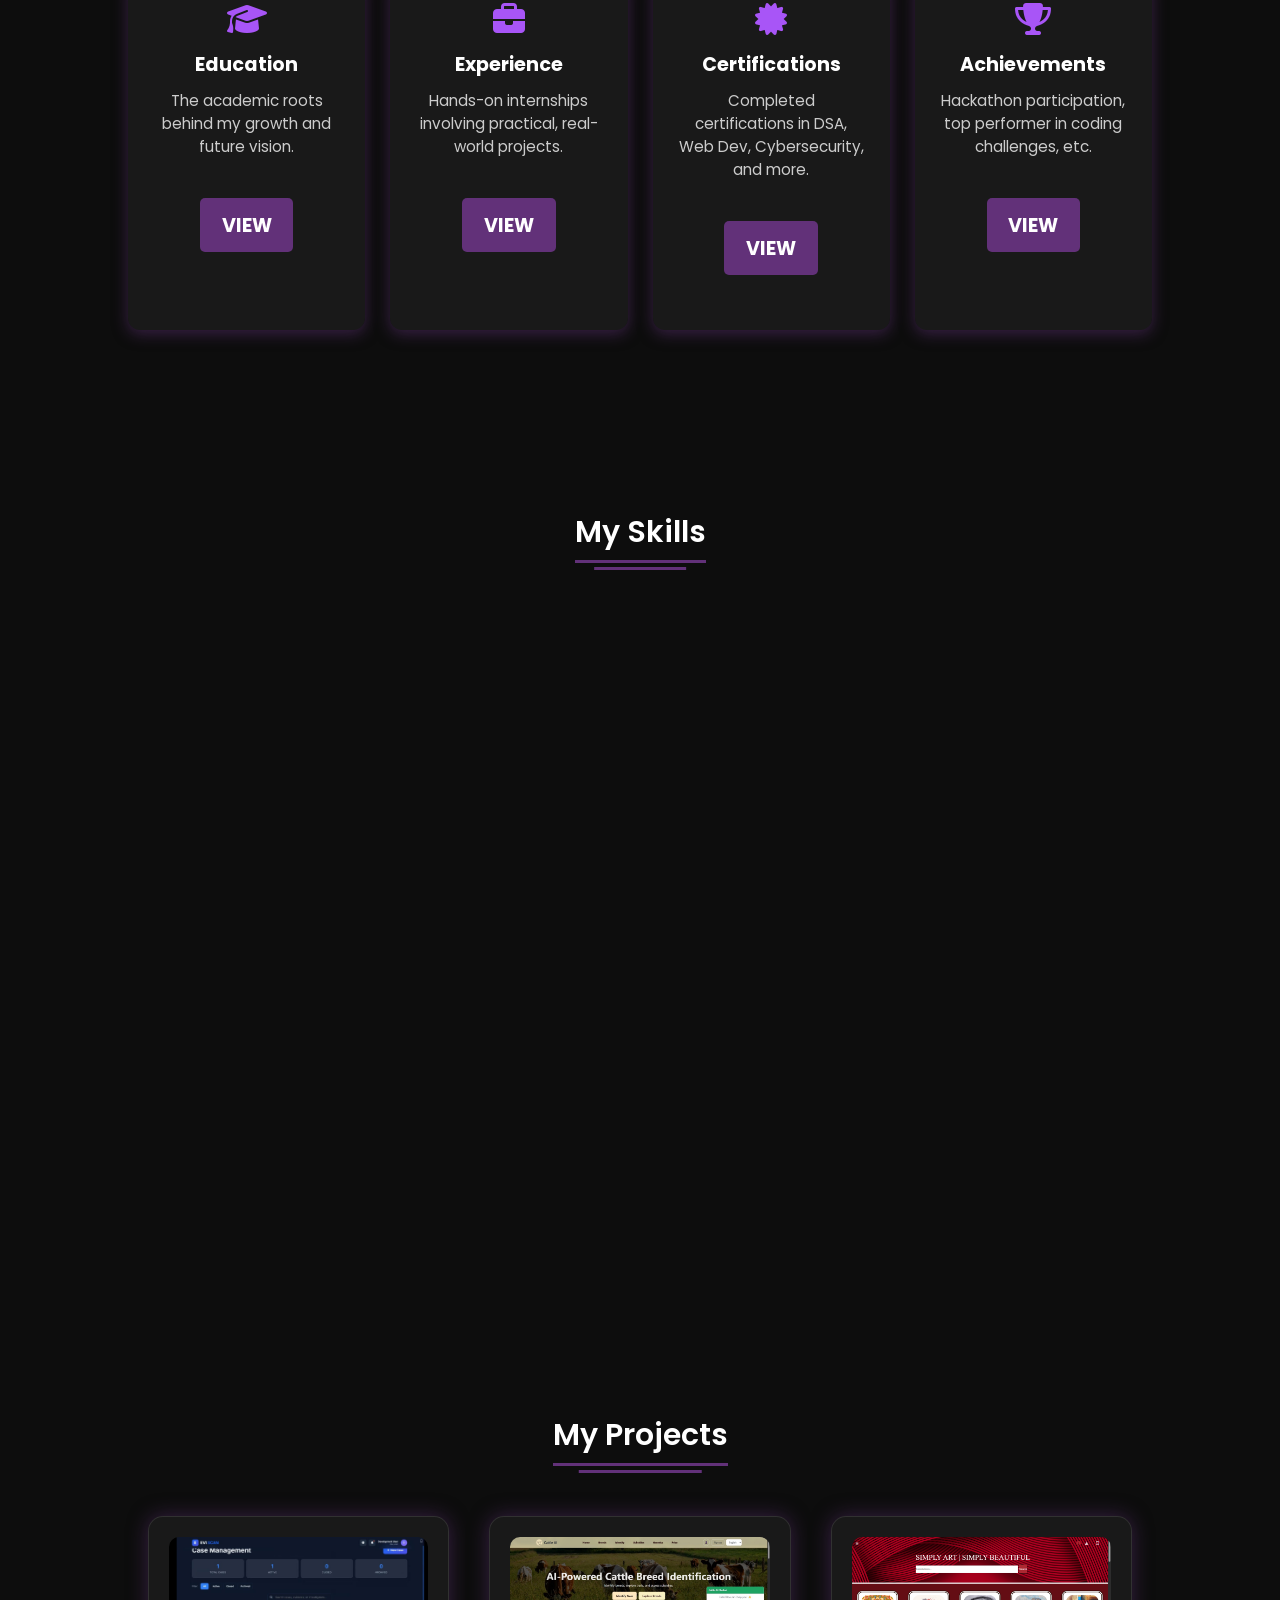
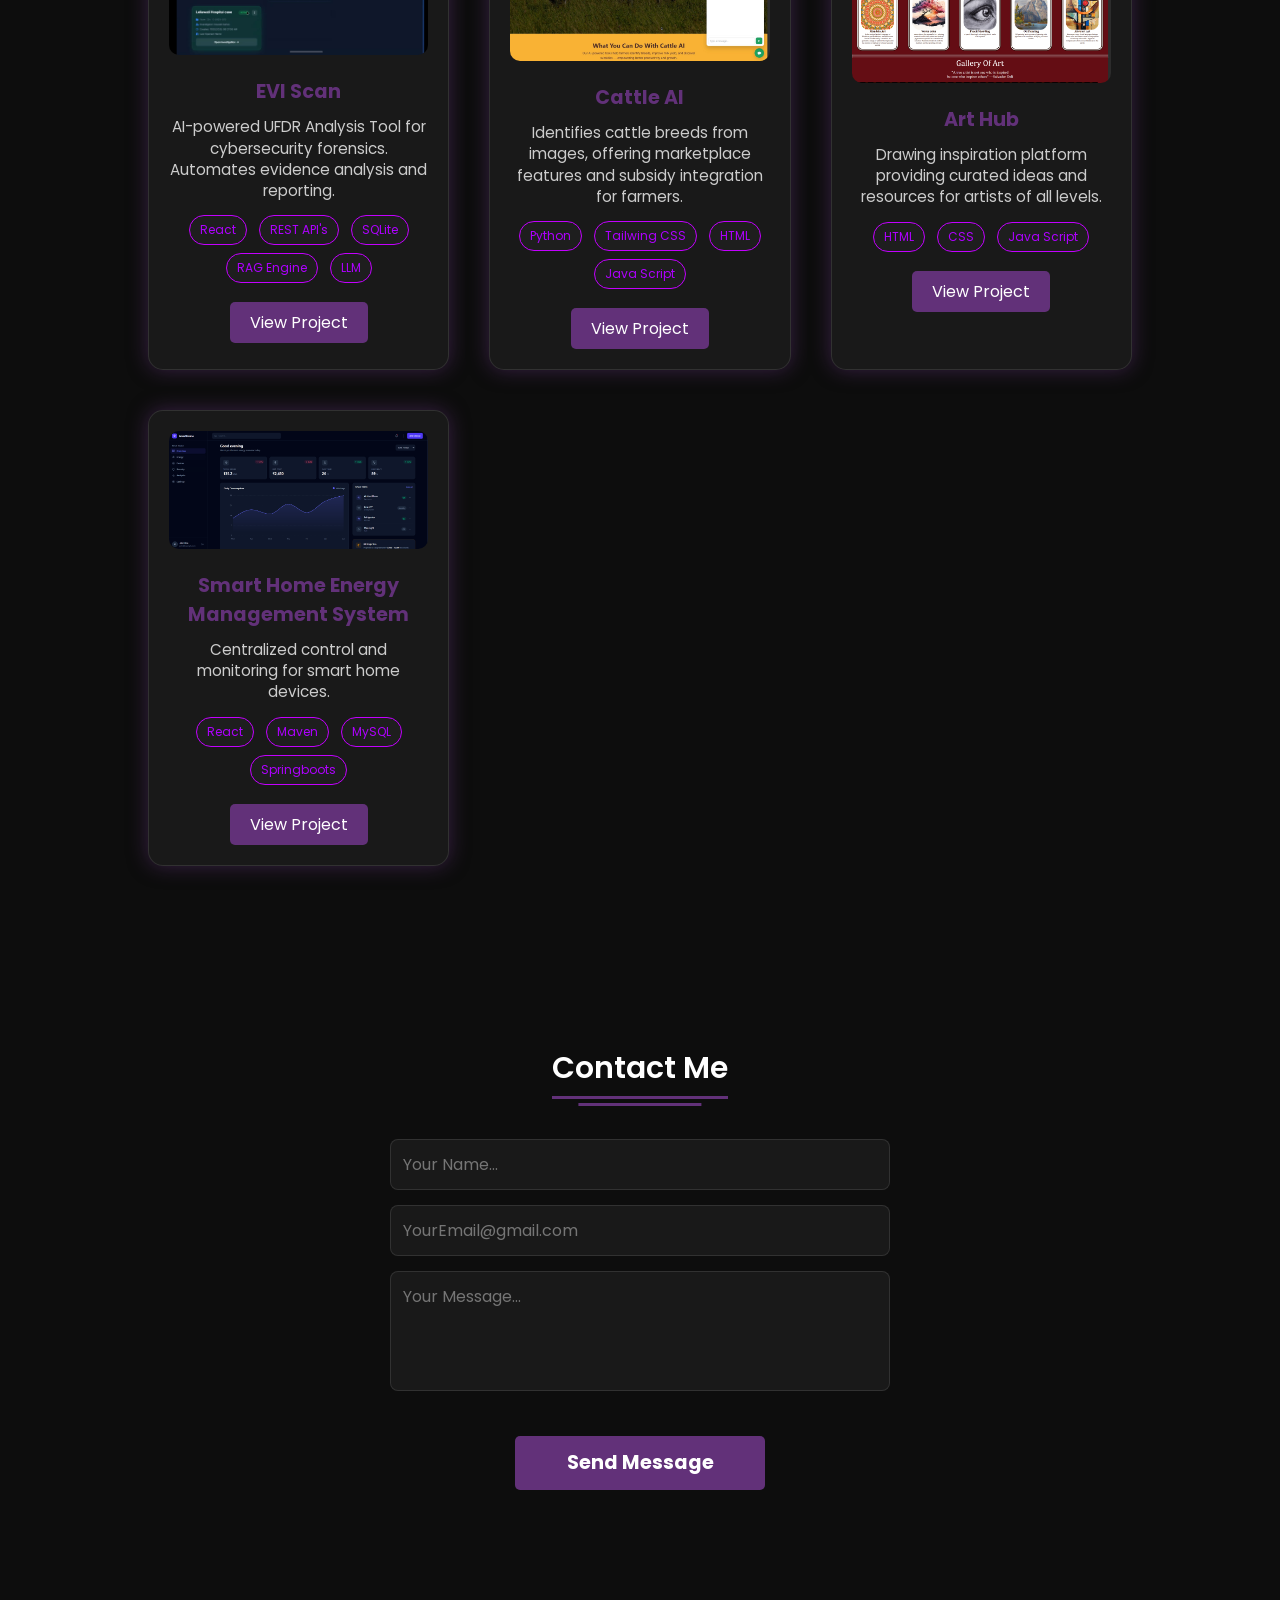
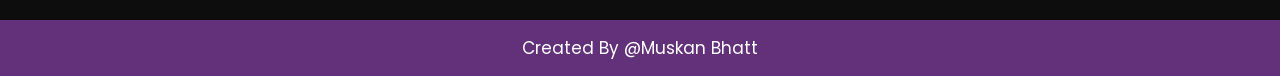
==== commit a5ebb3d1: "[Projects] Added tech stack tags to project cards" ====
--- a/index.html
+++ b/index.html
@@ -192,6 +192,13 @@
           <div class="topic">EVI Scan</div>
           <p>AI-powered UFDR Analysis Tool for cybersecurity forensics. Automates evidence analysis and reporting.
           </p>
+          <div class="tech-stack">
+  <span>React</span>
+  <span>REST API's</span>
+  <span>SQLite</span>
+  <span>RAG Engine</span>
+  <span> LLM</span>
+</div>
           <a href="https://github.com/Muskan-bhatt249/EVI-SCAN" class="project-btn">View Project</a>
         </div>
         <div class="box" data-aos="fade-up" data-aos-duration="1500" data-aos-delay="200">
@@ -200,12 +207,24 @@
           <p>Identifies cattle breeds from images, offering marketplace features and subsidy integration for
             farmers.
           </p>
+          <div class="tech-stack">
+  <span>Python</span>
+  <span>Tailwing CSS</span>
+  <span>HTML</span>
+  <span>Java Script</span>
+</div>
           <a href="https://github.com/Muskan-bhatt249/Cattle-breed-identifier" class="project-btn">View Project</a>
         </div>
         <div class="box" data-aos="fade-up" data-aos-duration="1500" data-aos-delay="400">
           <img src="media/project2-arthub.png">
           <div class="topic">Art Hub</div>
           <p>Drawing inspiration platform providing curated ideas and resources for artists of all levels.</p>
+          <div class="tech-stack">
+  <span>HTML</span>
+  <span>CSS</span>
+  <span>Java Script</span>
+  
+</div>
           <a href="https://github.com/Muskan-bhatt249/Art-Hub" class="project-btn">View Project</a>
         </div>
         <div class="box" data-aos="fade-up" data-aos-duration="1500">
@@ -213,6 +232,12 @@
           <div class="topic">Smart Home Energy Management System</div>
           <p>Centralized control and monitoring for smart home devices.
           </p>
+          <div class="tech-stack">
+  <span>React</span>
+  <span>Maven</span>
+  <span>MySQL</span>
+  <span>Springboots</span>
+</div>
           <a href="https://github.com/Muskan-bhatt249/Smart-Home-Energy-Management-System" class="project-btn">View Project</a>
         </div>
       </div>
--- a/style.css
+++ b/style.css
@@ -1105,4 +1105,19 @@
   .content .typewriter {
     font-size: 2rem;
   }
+}
+
+.tech-stack {
+  margin-top: 10px;
+}
+
+.tech-stack span {
+  display: inline-block;
+  background: #1e1e1e;
+  color: #ae00ff;
+  padding: 5px 10px;
+  margin: 4px;
+  border-radius: 20px;
+  font-size: 12px;
+  border: 1px solid #c300ff;
 }
